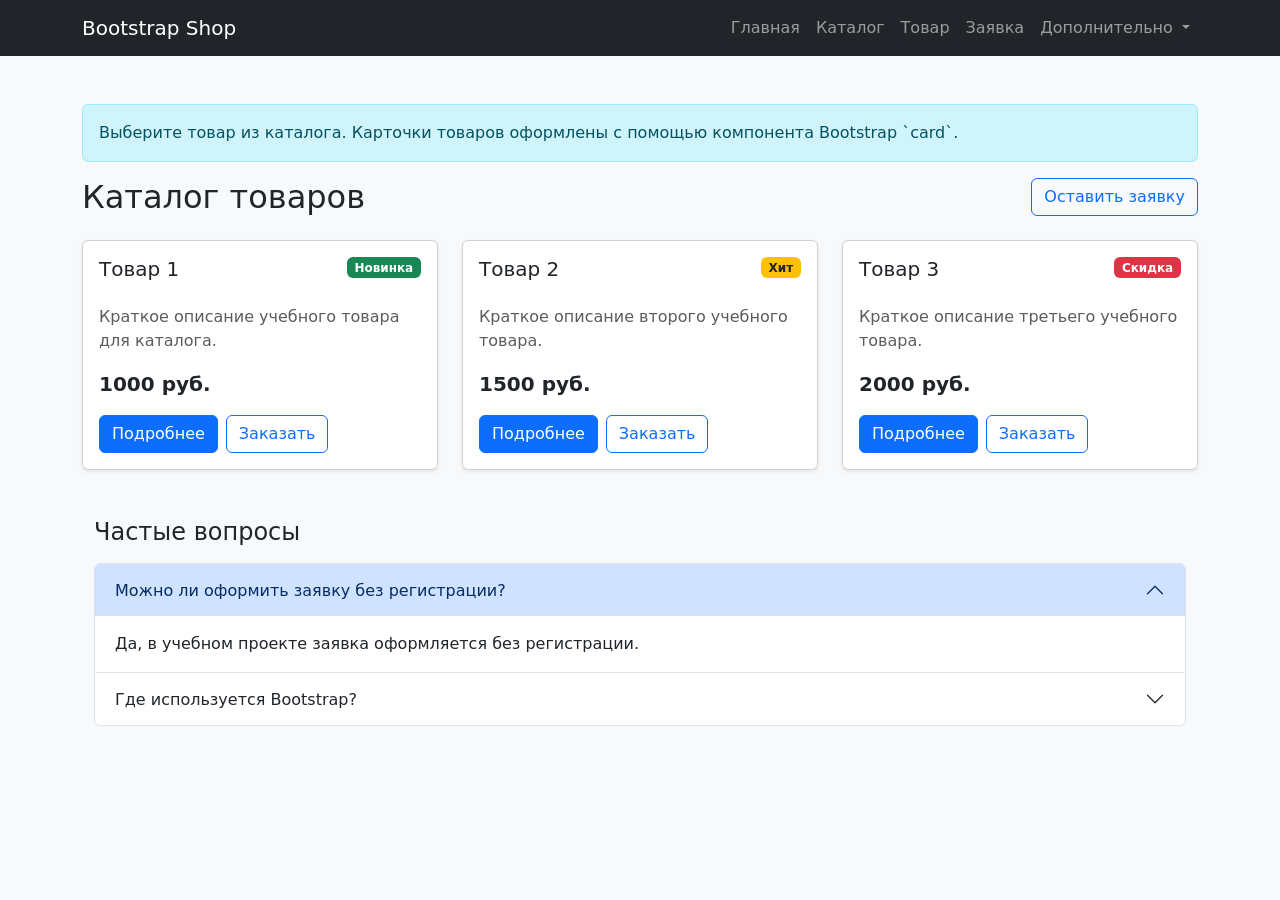
==== catalog.html @ feaedec6 "feat: add Bootstrap components pages" ====
<!DOCTYPE html>
<html lang="ru">
<head>
  <meta charset="UTF-8">
  <meta name="viewport" content="width=device-width, initial-scale=1.0">
  <title>Каталог — Bootstrap Shop</title>

  <link
    href="https://cdn.jsdelivr.net/npm/bootstrap@5.3.8/dist/css/bootstrap.min.css"
    rel="stylesheet"
  >
  <link rel="stylesheet" href="css/custom.css">
</head>
<body class="bg-light">
  <nav class="navbar navbar-expand-lg navbar-dark bg-dark">
    <div class="container">
        <a class="navbar-brand" href="index.html">Bootstrap Shop</a>

        <button
        class="navbar-toggler"
        type="button"
        data-bs-toggle="collapse"
        data-bs-target="#mainNavbar"
        aria-controls="mainNavbar"
        aria-expanded="false"
        aria-label="Переключить навигацию"
        >
        <span class="navbar-toggler-icon"></span>
        </button>

        <div class="collapse navbar-collapse" id="mainNavbar">
            <ul class="navbar-nav ms-auto">
                <li class="nav-item">
                <a class="nav-link" href="index.html">Главная</a>
                </li>

                <li class="nav-item">
                <a class="nav-link" href="catalog.html">Каталог</a>
                </li>

                <li class="nav-item">
                <a class="nav-link" href="product.html">Товар</a>
                </li>

                <li class="nav-item">
                <a class="nav-link" href="order.html">Заявка</a>
                </li>

                <li class="nav-item dropdown">
                    <a
                        class="nav-link dropdown-toggle"
                        href="#"
                        role="button"
                        data-bs-toggle="dropdown"
                        aria-expanded="false"
                    >
                        Дополнительно
                    </a>
                    <ul class="dropdown-menu">
                        <li><a class="dropdown-item" href="catalog.html">Все товары</a></li>
                        <li><a class="dropdown-item" href="order.html">Оформить заявку</a></li>
                        <li><a class="dropdown-item" href="index.html#popular">Популярное</a></li>
                    </ul>
                </li>
            </ul>
        </div>
    </div>
  </nav>

  <main class="container my-5">
    <div class="alert alert-info" role="alert">
      Выберите товар из каталога. Карточки товаров оформлены с помощью компонента Bootstrap `card`.
    </div>

    <div class="d-flex justify-content-between align-items-center mb-4">
      <h1 class="h2 mb-0">Каталог товаров</h1>
      <a class="btn btn-outline-primary" href="order.html">
        Оставить заявку
      </a>
    </div>

    <div class="row g-4">
      <div class="col-12 col-md-6 col-lg-4">
        <div class="card h-100 shadow-sm">
            <div class="card-body d-flex flex-column">
                <div class="d-flex justify-content-between align-items-start mb-3">
                    <h2 class="card-title h5">Товар 1</h2>
                    <span class="badge bg-success">Новинка</span>
                </div>

                <p class="card-text text-muted">
                    Краткое описание учебного товара для каталога.
                </p>

                <p class="fw-bold fs-5 mt-auto">1000 руб.</p>

                <div class="d-flex gap-2">
                    <a class="btn btn-primary" href="product.html">Подробнее</a>
                    <button
                    class="btn btn-outline-primary"
                    type="button"
                    data-bs-toggle="modal"
                    data-bs-target="#orderModal"
                    >
                    Заказать
                    </button>
                </div>
            </div>
        </div>
      </div>

      <div class="col-12 col-md-6 col-lg-4">
        <div class="card h-100 shadow-sm">
            <div class="card-body d-flex flex-column">
                <div class="d-flex justify-content-between align-items-start mb-3">
                    <h2 class="card-title h5">Товар 2</h2>
                    <span class="badge bg-warning text-dark">Хит</span>
                </div>

                <p class="card-text text-muted">
                    Краткое описание второго учебного товара.
                </p>

                <p class="fw-bold fs-5 mt-auto">1500 руб.</p>

                <div class="d-flex gap-2">
                    <a class="btn btn-primary" href="product.html">Подробнее</a>
                    <button
                    class="btn btn-outline-primary"
                    type="button"
                    data-bs-toggle="modal"
                    data-bs-target="#orderModal"
                    >
                    Заказать
                    </button>
                </div>
            </div>
        </div>
      </div>

      <div class="col-12 col-md-6 col-lg-4">
        <div class="card h-100 shadow-sm">
            <div class="card-body d-flex flex-column">
                <div class="d-flex justify-content-between align-items-start mb-3">
                    <h2 class="card-title h5">Товар 3</h2>
                    <span class="badge bg-danger">Скидка</span>
                </div>

                <p class="card-text text-muted">
                    Краткое описание третьего учебного товара.
                </p>

                <p class="fw-bold fs-5 mt-auto">2000 руб.</p>

                <div class="d-flex gap-2">
                    <a class="btn btn-primary" href="product.html">Подробнее</a>
                    <button
                    class="btn btn-outline-primary"
                    type="button"
                    data-bs-toggle="modal"
                    data-bs-target="#orderModal"
                    >
                    Заказать
                    </button>
                </div>
            </div>
        </div>
      </div>
    </div>
    <div
        class="modal fade"
        id="orderModal"
        tabindex="-1"
        aria-labelledby="orderModalLabel"
        aria-hidden="true"
        >
        <div class="modal-dialog">
            <div class="modal-content">
            <div class="modal-header">
                <h2 class="modal-title h5" id="orderModalLabel">
                Быстрая заявка
                </h2>
                <button
                type="button"
                class="btn-close"
                data-bs-dismiss="modal"
                aria-label="Закрыть"
                ></button>
            </div>

            <div class="modal-body">
                <p class="text-muted">
                Оставьте контактные данные, и менеджер свяжется с вами.
                </p>

                <form>
                <div class="mb-3">
                    <label for="modal-name" class="form-label">Имя</label>
                    <input id="modal-name" type="text" class="form-control" required>
                </div>

                <div class="mb-3">
                    <label for="modal-phone" class="form-label">Телефон</label>
                    <input id="modal-phone" type="tel" class="form-control" required>
                </div>

                <div class="form-check mb-3">
                    <input id="modal-agree" class="form-check-input" type="checkbox" required>
                    <label class="form-check-label" for="modal-agree">
                    Согласен на обработку данных
                    </label>
                </div>
                </form>
            </div>

            <div class="modal-footer">
                <button type="button" class="btn btn-secondary" data-bs-dismiss="modal">
                Закрыть
                </button>
                <button type="button" class="btn btn-primary">
                Отправить
                </button>
            </div>
            </div>
        </div>
    </div>
    <section class="container my-5">
        <h2 class="h4 mb-3">Частые вопросы</h2>

        <div class="accordion" id="faqAccordion">
            <div class="accordion-item">
                <h3 class="accordion-header">
                    <button
                    class="accordion-button"
                    type="button"
                    data-bs-toggle="collapse"
                    data-bs-target="#faqOne"
                    aria-expanded="true"
                    aria-controls="faqOne"
                    >
                    Можно ли оформить заявку без регистрации?
                    </button>
                </h3>
                <div
                    id="faqOne"
                    class="accordion-collapse collapse show"
                    data-bs-parent="#faqAccordion"
                >
                    <div class="accordion-body">
                    Да, в учебном проекте заявка оформляется без регистрации.
                    </div>
                </div>
            </div>

            <div class="accordion-item">
                <h3 class="accordion-header">
                    <button
                    class="accordion-button collapsed"
                    type="button"
                    data-bs-toggle="collapse"
                    data-bs-target="#faqTwo"
                    aria-expanded="false"
                    aria-controls="faqTwo"
                    >
                    Где используется Bootstrap?
                    </button>
                </h3>
                <div
                    id="faqTwo"
                    class="accordion-collapse collapse"
                    data-bs-parent="#faqAccordion"
                >
                    <div class="accordion-body">
                    Bootstrap используется для сетки, карточек, форм, навигации, сообщений и модальных окон.
                    </div>
                </div>
            </div>
        </div>
    </section>
    
  </main>

  <script
    src="https://cdn.jsdelivr.net/npm/bootstrap@5.3.8/dist/js/bootstrap.bundle.min.js">
  </script>
</body>
</html>
---- css/custom.css ----
body {
  min-height: 100vh;
}

.placeholder-box {
  min-height: 240px;
}

.placeholder-image {
  min-height: 320px;
}

.card-img-top {
  height: 180px;
  object-fit: cover;
}
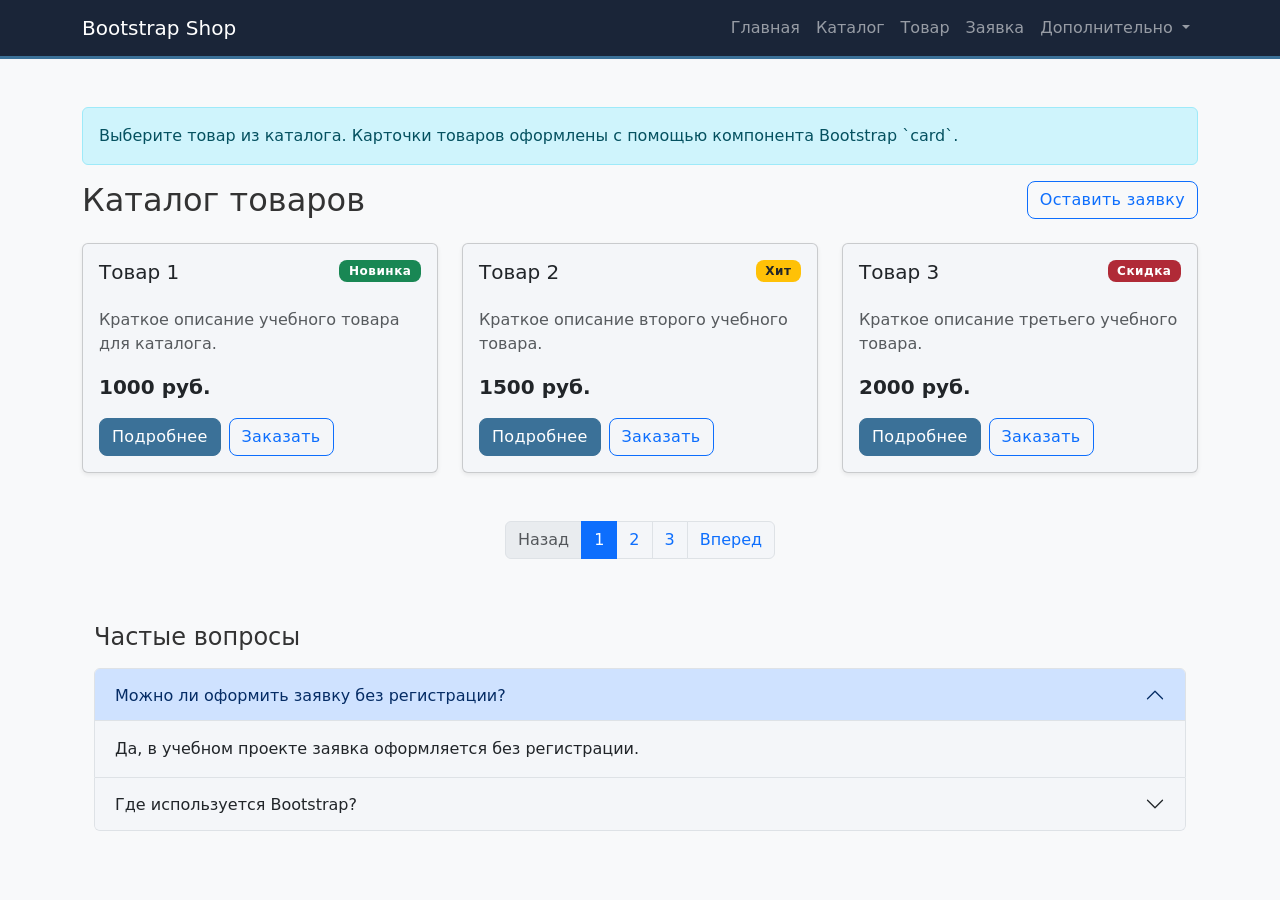
==== commit 6c1b713a: "modifed style, added pagination" ====
--- a/catalog.html
+++ b/catalog.html
@@ -5,10 +5,7 @@
   <meta name="viewport" content="width=device-width, initial-scale=1.0">
   <title>Каталог — Bootstrap Shop</title>
 
-  <link
-    href="https://cdn.jsdelivr.net/npm/bootstrap@5.3.8/dist/css/bootstrap.min.css"
-    rel="stylesheet"
-  >
+  <link rel="stylesheet" href="vendor/bootstrap/css/bootstrap.min.css">
   <link rel="stylesheet" href="css/custom.css">
 </head>
 <body class="bg-light">
@@ -108,7 +105,7 @@
             </div>
         </div>
       </div>
-
+      
       <div class="col-12 col-md-6 col-lg-4">
         <div class="card h-100 shadow-sm">
             <div class="card-body d-flex flex-column">
@@ -166,6 +163,25 @@
             </div>
         </div>
       </div>
+        <nav aria-label="Навигация по страницам каталога" class="mt-5">
+        <ul class="pagination justify-content-center">
+            <li class="page-item disabled">
+            <a class="page-link" href="#" tabindex="-1" aria-disabled="true">Назад</a>
+            </li>
+            <li class="page-item active" aria-current="page">
+            <a class="page-link" href="#">1</a>
+            </li>
+            <li class="page-item">
+            <a class="page-link" href="#">2</a>
+            </li>
+            <li class="page-item">
+            <a class="page-link" href="#">3</a>
+            </li>
+            <li class="page-item">
+            <a class="page-link" href="#">Вперед</a>
+            </li>
+        </ul>
+        </nav>
     </div>
     <div
         class="modal fade"
@@ -280,8 +296,6 @@
     
   </main>
 
-  <script
-    src="https://cdn.jsdelivr.net/npm/bootstrap@5.3.8/dist/js/bootstrap.bundle.min.js">
-  </script>
+  <script src="vendor/bootstrap/js/bootstrap.bundle.min.js"></script>
 </body>
 </html>
--- a/css/custom.css
+++ b/css/custom.css
@@ -1,16 +1,132 @@
-body {
-  min-height: 100vh;
-}
-
 .placeholder-box {
   min-height: 240px;
-}
-
-.placeholder-image {
-  min-height: 320px;
 }
 
 .card-img-top {
   height: 180px;
   object-fit: cover;
 }
+
+:root {
+  --bs-primary: #3b7198;
+  --bs-primary-rgb: 59, 89, 152;
+  
+  --bs-secondary: #6c757d;
+  --bs-secondary-rgb: 108, 117, 125;
+  
+  --bs-success: #198754;
+  --bs-success-rgb: 25, 135, 84;
+  
+  --bs-danger: #b02a37;
+  --bs-danger-rgb: 176, 42, 55;
+  
+  --bs-warning: #ffc107;
+  --bs-warning-rgb: 255, 193, 7;
+
+  --bs-body-bg: #f4f6f9;
+}
+
+body {
+  font-family: system-ui, "Segoe UI", Roboto, "Helvetica Neue", Arial, sans-serif;
+  color: #333;
+  scroll-behavior: smooth;
+}
+
+.navbar.bg-dark {
+  background-color: #1a2538 !important;
+  border-bottom: 3px solid var(--bs-primary);
+}
+
+header.bg-primary {
+  background: linear-gradient(135deg, #2a3d66 0%, #3b5998 100%) !important;
+}
+
+.hero-section {
+  background: linear-gradient(135deg, #2a3d66 0%, #3b5998 100%);
+  border-radius: 1rem;
+  position: relative;
+  overflow: hidden;
+  box-shadow: 0 10px 30px rgba(59, 89, 152, 0.15);
+}
+
+.hero-section::after {
+  content: '';
+  position: absolute;
+  top: -50%;
+  right: -10%;
+  width: 400px;
+  height: 400px;
+  background: rgba(255, 255, 255, 0.08);
+  border-radius: 50%;
+  pointer-events: none;
+}
+
+.custom-card {
+  transition: transform 0.3s cubic-bezier(0.175, 0.885, 0.32, 1.275), box-shadow 0.3s ease;
+  border: 1px solid rgba(0, 0, 0, 0.05);
+  background-color: #ffffff;
+  border-radius: 0.75rem;
+}
+
+.custom-card:hover {
+  transform: translateY(-8px);
+  box-shadow: 0 15px 30px rgba(59, 89, 152, 0.12) !important;
+}
+
+.badge {
+  font-weight: 600;
+  letter-spacing: 0.5px;
+  padding: 0.4em 0.8em;
+  border-radius: 0.5rem;
+}
+
+.placeholder-image {
+  min-height: 350px;
+  background-color: #eef2f7;
+  background-image: radial-gradient(#d1d9e6 1px, transparent 1px);
+  background-size: 20px 20px;
+  border-radius: 0.75rem;
+  border: 2px dashed #b0c4de !important;
+}
+
+.btn {
+  border-radius: 0.5rem;
+  font-weight: 500;
+  letter-spacing: 0.3px;
+}
+
+.btn-primary {
+  background-color: var(--bs-primary);
+  border-color: var(--bs-primary);
+}
+.btn-primary:hover {
+  background-color: #2c467a;
+  border-color: #2c467a;
+}
+
+.form-control:focus, .form-select:focus {
+  box-shadow: 0 0 0 0.25rem rgba(59, 89, 152, 0.15);
+  border-color: #8ca4ce;
+}
+
+footer.bg-dark {
+  background-color: #1a2538 !important;
+  border-top: 3px solid var(--bs-primary);
+}
+footer a {
+  transition: color 0.2s ease;
+  opacity: 0.8;
+}
+footer a:hover {
+  opacity: 1;
+  color: #fff !important;
+}
+
+@media (max-width: 768px) {
+  .placeholder-image {
+    min-height: 250px;
+  }
+  .custom-card:hover {
+    transform: none; /* Убираем прыжки на мобильных */
+  }
+}
